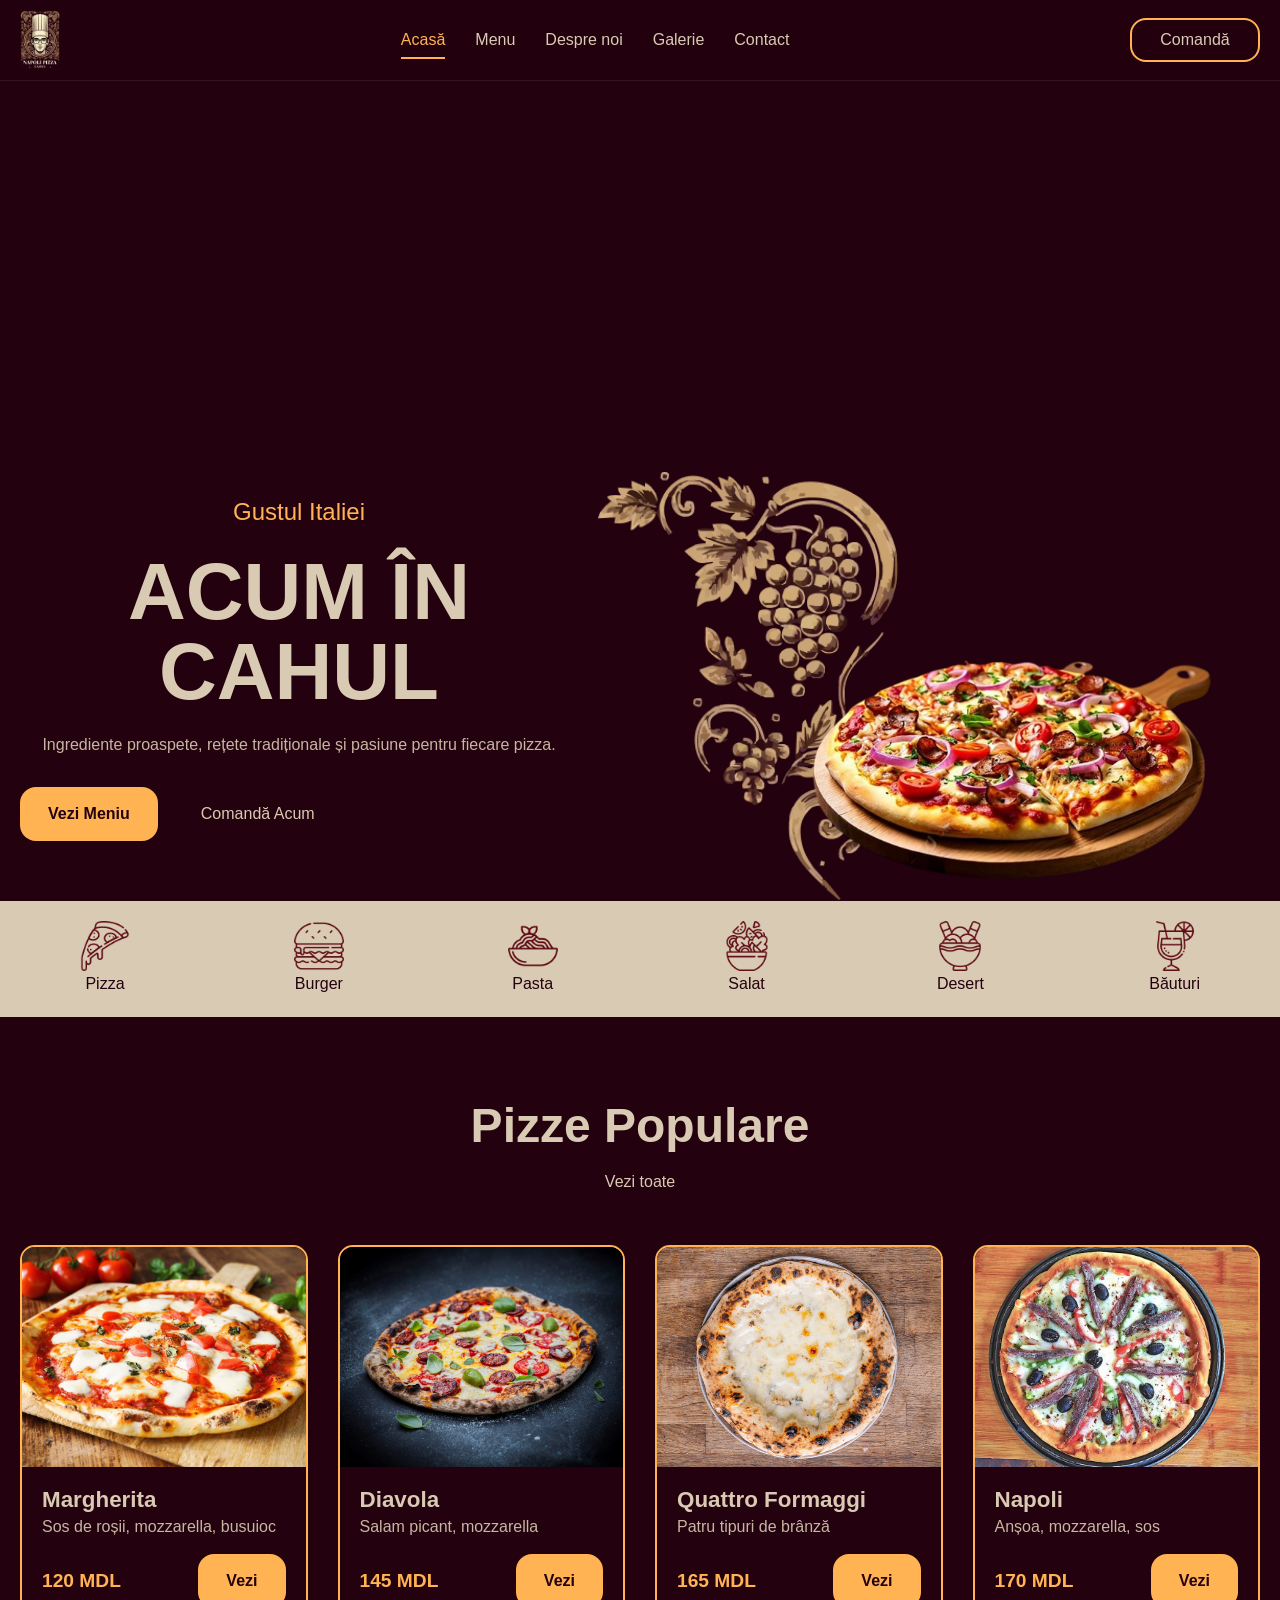
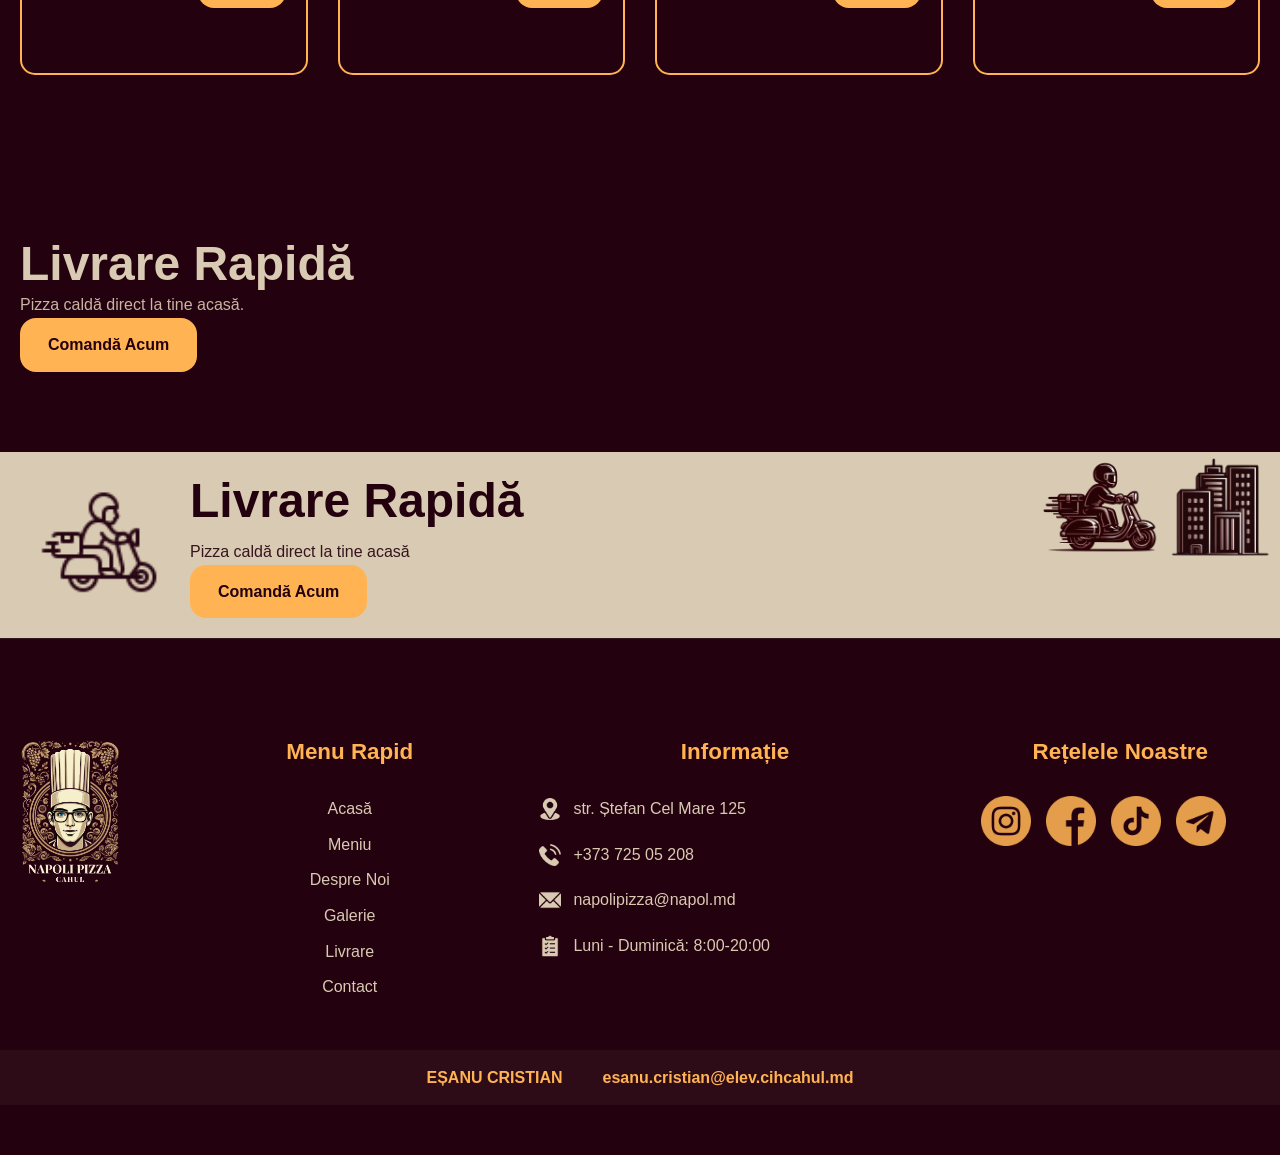
==== index.html @ aa2056ae "Initial commit: Clean crossplatform source code" ====
<!DOCTYPE html>
<html lang="ro">

<head>
    <meta charset="UTF-8">
    <meta name="viewport" content="width=device-width, initial-scale=1.0">

    <title>Napoli Pizza Cahul</title>

    <link rel="icon" href="assets/logo/logo.png">

    <link rel="stylesheet" href="css/main.css">
    <link rel="stylesheet" href="css/catalog.css">
    <link rel="stylesheet" href="css/responsive.css">
</head>

<body>
    <header class="header">

        <div class="container header-container">

            <a href="index.html" class="logo">
                <img src="assets/logo/logo.png" alt="Napoli Pizza">
            </a>

            <nav class="navbar">

                <a href="index.html" class="active">Acasă</a>
                <a href="pages/menu.html">Menu</a>
                <a href="pages/about.html">Despre noi</a>
                <a href="pages/gallery.html">Galerie</a>
                <a href="pages/contact.html">Contact</a>

            </nav>

            <a href="pages/contact.html" class="header-btn">
            Comandă
        </a>

        </div>

    </header>

    <section class="hero">

        <div class="container hero-container">

            <div class="hero-content">

                <span class="hero-subtitle">
                Gustul Italiei
            </span>

                <h1>
                    ACUM ÎN CAHUL
                </h1>

                <p>
                    Ingrediente proaspete, rețete tradiționale și pasiune pentru fiecare pizza.
                </p>

                <div class="hero-buttons">

                    <a href="pages/menu.html" class="btn btn-primary">

                    Vezi Meniu

                </a>

                    <a href="pages/contact.html" class="btn btn-outline">

                    Comandă Acum

                </a>

                </div>

            </div>

            <div class="hero-visual">

                <img src="./assets/Media/grapes.png" class="hero-grapes">

                <img src="assets/Media/pizza.png" class="hero-pizza" style="width:500px">

            </div>

        </div>

    </section>
    <section class="quick-menu">

        <div class="container">

            <a href="pages/catalog.html?id=pizza" class="quick-item">
                <img src="assets/Media/icons/pizza.png" alt="">
                <span>Pizza</span>
            </a>

            <a href="pages/catalog.html?id=burger" class="quick-item">
                <img src="assets/Media/icons/burger.png" alt="">
                <span>Burger</span>
            </a>

            <a href="pages/catalog.html?id=pasta" class="quick-item">
                <img src="assets/Media/icons/dish.png" alt="">
                <span>Pasta</span>
            </a>

            <a href="pages/catalog.html?id=salad" class="quick-item">
                <img src="assets/Media/icons/salad.png" alt="">
                <span>Salat</span>
            </a>

            <a href="pages/catalog.html?id=dessert" class="quick-item">
                <img src="assets/Media/icons/ice-cream.png" alt="">
                <span>Desert</span>
            </a>

            <a href="pages/catalog.html?id=drinks" class="quick-item">
                <img src="assets/Media/icons/poinsettia.png" alt="">
                <span>Băuturi</span>
            </a>

        </div>

    </section>
    <section class="popular-products">

        <div class="container">

            <div class="section-header">

                <h2>Pizze Populare</h2>

                <a href="pages/menu.html">
                Vezi toate
            </a>

            </div>

            <div id="featuredProducts" class="product-grid">

            </div>

        </div>

    </section>

    <section class="delivery">
        <div class="container">

            <h2>Livrare Rapidă</h2>

            <p>
                Pizza caldă direct la tine acasă.
            </p>

            <a href="pages/contact.html" class="btn btn-primary">
                Comandă Acum
            </a>

        </div>
    </section>
    <section class="delivery-banner">

        <div class="delivery-content">

            <div class="delivery-left">

                <img src="assets/Media/delivery-left.png" alt="">

                <div>

                    <h2>Livrare Rapidă</h2>

                    <p>Pizza caldă direct la tine acasă</p>

                    <a href="#" class="btn btn-primary">
                    Comandă Acum
                </a>

                </div>

            </div>

            <img src="assets/Media/delivery-right.png" class="delivery-scooter" alt="">

            <img src="assets/Media/city.png" class="delivery-city" alt="">

        </div>

    </section>
    <footer class="footer">

        <div class="container">

            <div class="footer-content">


                <div class="footer-logo">

                    <img src="assets/logo/logo.png" alt="Napoli Pizza">

                </div>

                <div class="footer-column">

                    <h3>Menu Rapid</h3>

                    <a href="../index.html">Acasă</a>
                    <a href="menu.html">Meniu</a>
                    <a href="about.html">Despre Noi</a>
                    <a href="gallery.html">Galerie</a>
                    <a href="contact.html">Livrare</a>
                    <a href="contact.html">Contact</a>

                </div>

                <div class="footer-column">

                    <h3>Informație</h3>

                    <div class="footer-info">

                        <img src="assets/Media/location.png" alt="">
                        <span>str. Ștefan Cel Mare 125</span>

                    </div>

                    <div class="footer-info">

                        <img src="assets/Media/phone.png" alt="">
                        <span>+373 725 05 208</span>

                    </div>

                    <div class="footer-info">

                        <img src="assets/Media/mail.png" alt="">
                        <span>napolipizza@napol.md</span>

                    </div>

                    <div class="footer-info">

                        <img src="assets/Media/time.png" alt="">
                        <span>Luni - Duminică: 8:00-20:00</span>

                    </div>

                </div>


                <div class="footer-column">

                    <h3>Rețelele Noastre</h3>

                    <div class="social-links">

                        <a href="#">
                            <img src="assets/Media/instagram.png" alt="Instagram">
                        </a>

                        <a href="#">
                            <img src="assets/Media/facebook.png" alt="Facebook">
                        </a>

                        <a href="#">
                            <img src="assets/Media/tiktok.png" alt="TikTok">
                        </a>

                        <a href="#">
                            <img src="assets/Media/telegram.png" alt="Telegram">
                        </a>

                    </div>

                </div>

            </div>

        </div>

        <div class="footer-bottom">

            <div class="container">

                <span>EȘANU CRISTIAN</span>

                <span>
                esanu.cristian@elev.cihcahul.md
            </span>

            </div>

        </div>

    </footer>
    <script src="js/data-loader.js"></script>
    <script src="js/main.js"></script>

</body>

</html>
---- css/main.css ----
:root {
    --color-dark: #24010E;
    --color-light: #D9CAB3;
    --color-accent: #FFB353;
    --color-secondary: #9C652D;
    --container-width: 1400px;
    --radius: 16px;
    --transition: 0.3s ease;
    --shadow: 0 10px 30px rgba(0, 0, 0, 0.2);
}

.quick-menu {
    background: var(--color-light);
    padding: 20px 0;
}

.quick-menu .container {
    display: flex;
    justify-content: space-between;
    gap: 0;
    padding-left: 60px;
    padding-right: 60px;
}

.quick-item {
    display: flex;
    flex-direction: column;
    align-items: center;
    color: var(--color-dark);
    transition: var(--transition);
}

.quick-item:hover {
    transform: translateY(-4px);
}

.quick-item img {
    width: 50px;
    height: 50px;
    object-fit: contain;
}

.hero {
    height: calc(100vh - 80px);
    display: flex;
    align-items: stretch;
    overflow: hidden;
}

.hero-container {
    display: grid;
    grid-template-columns: 45% 55%;
    width: 100%;
    height: 100%;
}

.hero-content {
    justify-self: start;
    align-self: flex-end;
    padding-bottom: 60px;
}

.hero-subtitle {
    display: block;
    color: var(--color-accent);
    font-size: 1.5rem;
    margin-bottom: 15px;
}

.hero h1 {
    font-size: 5rem;
    line-height: 1;
    margin-bottom: 20px;
}

.hero p {
    margin-bottom: 30px;
}

.hero-buttons {
    display: flex;
    gap: 15px;
    justify-content: flex-start;
}

.hero-visual {
    position: relative;
    min-height: 500px;
}

.hero-grapes {
    position: absolute;
    bottom: 0;
    left: 20px;
    width: 300px;
    z-index: 1;
}

.hero-pizza {
    position: absolute;
    right: 0;
    bottom: 0;
    width: 400px;
    z-index: 2;
}

.delivery-banner {
    background: var(--color-light);
    color: var(--color-dark);
    padding: 0;
    overflow: hidden;
}

.delivery-content {
    min-height: 100px;
    display: flex;
    justify-content: space-between;
    align-items: stretch;
}

.delivery-left {
    display: flex;
    align-items: center;
    flex: 1;
    gap: 30px;
    padding: 20px 40px;
}

.delivery-left>img {
    height: 130px;
    width: auto;
    object-fit: contain;
    flex-shrink: 0;
}

.delivery-left div {
    flex: 1;
}

.delivery-left h2 {
    margin-bottom: 10px;
}

.delivery-banner img {
    height: 120px;
    width: auto;
}

.delivery-city {
    height: 300px;
}

* {
    margin: 0;
    padding: 0;
    box-sizing: border-box;
}

img {
    display: block;
    max-width: 100%;
}

a {
    text-decoration: none;
    color: inherit;
}

button,
input,
textarea,
select {
    font: inherit;
    border: none;
    outline: none;
}

ul {
    list-style: none;
}

body {
    background: var(--color-dark);
    color: var(--color-light);
    font-family: "Segoe UI", Tahoma, Geneva, Verdana, sans-serif;
    line-height: 1.6;
}

.container {
    width: min( var(--container-width), calc(100% - 40px));
    margin-inline: auto;
}

h1,
h2,
h3,
h4 {
    line-height: 1.2;
}

h1 {
    font-size: clamp(2.5rem, 5vw, 4.5rem);
}

h2 {
    font-size: clamp(2rem, 4vw, 3rem);
}

h3 {
    font-size: 1.4rem;
}

p {
    opacity: 0.9;
}

section {
    padding: 80px 0;
}

section.hero {
    padding: 0;
}

.header-btn {
    width: 130px;
    height: 44px;
    display: flex;
    align-items: center;
    justify-content: center;
    border: 2px solid var(--color-accent);
    color: var(--color-light);
    transition: .3s ease;
    border-radius: var(--radius);
}

.header-btn:hover {
    background: var(--color-accent);
    color: var(--color-dark);
}

.section-header {
    text-align: center;
    margin-bottom: 50px;
}

.section-header h2 {
    margin-bottom: 15px;
}

.btn {
    display: inline-flex;
    align-items: center;
    justify-content: center;
    padding: 14px 28px;
    border-radius: var(--radius);
    cursor: pointer;
    transition: var(--transition);
}

.btn-primary {
    background: var(--color-accent);
    color: var(--color-dark);
    font-weight: 700;
}

.btn-primary:hover {
    transform: translateY(-3px);
    background: #ffc16a;
}

.btn-secondary {
    background: transparent;
    border: 2px solid var(--color-accent);
    color: var(--color-accent);
}

.btn-secondary:hover {
    background: var(--color-accent);
    color: var(--color-dark);
}

.header {
    position: sticky;
    top: 0;
    z-index: 1000;
    background: rgba(36, 1, 14, 0.95);
    backdrop-filter: blur(10px);
    border-bottom: 1px solid rgba(255, 255, 255, 0.08);
}

.header .container {
    display: flex;
    justify-content: space-between;
    align-items: center;
    min-height: 80px;
}

.logo img {
    height: 60px;
}

.navbar {
    display: flex;
    gap: 30px;
}

.navbar a {
    position: relative;
    transition: var(--transition);
}

.navbar a:hover,
.navbar a.active {
    color: var(--color-accent);
}

.navbar a.active::after {
    content: "";
    position: absolute;
    left: 0;
    bottom: -6px;
    width: 100%;
    height: 2px;
    background: var(--color-accent);
}

.section-subtitle {
    display: inline-block;
    color: var(--color-accent);
    letter-spacing: 3px;
    font-weight: 700;
}

.card {
    background: rgba(255, 255, 255, 0.03);
    border-radius: var(--radius);
    overflow: hidden;
    transition: var(--transition);
}

.card:hover {
    transform: translateY(-6px);
    box-shadow: var(--shadow);
}

.cta-section {
    text-align: center;
}

.cta-section h2 {
    margin-bottom: 20px;
}

.cta-section p {
    max-width: 700px;
    margin: 0 auto 30px;
}

.footer {
    background: var(--color-dark);
    border-top: 2px solid rgba(255, 255, 255, 0.08);
}

.footer-content {
    display: grid;
    grid-template-columns: 140px 1fr 1.4fr 1fr;
    gap: 50px;
    padding: 50px 0;
}

.footer-logo img {
    width: 100px;
}

.footer-column h3 {
    color: var(--color-accent);
    margin-bottom: 20px;
}

.footer-column {
    display: flex;
    flex-direction: column;
    gap: 10px;
}

.footer-column a:hover {
    color: var(--color-accent);
}

.footer-info {
    display: flex;
    align-items: center;
    gap: 12px;
    margin-bottom: 10px;
}

.footer-info img {
    width: 22px;
    height: 22px;
}

.social-links {
    display: flex;
    gap: 15px;
}

.social-links a {
    transition: var(--transition);
}

.social-links a:hover {
    transform: translateY(-4px);
}

.social-links img {
    width: 50px;
    height: 50px;
}

.footer-bottom {
    background: rgba(255, 255, 255, 0.04);
}

.footer-bottom .container {
    display: flex;
    justify-content: center;
    gap: 40px;
    padding: 15px 0;
    color: var(--color-accent);
    font-weight: 600;
}

.grid {
    display: grid;
    gap: 30px;
}

.grid-2 {
    grid-template-columns: repeat(2, 1fr);
}

.grid-3 {
    grid-template-columns: repeat(3, 1fr);
}

.grid-4 {
    grid-template-columns: repeat(4, 1fr);
}

.contact-section {
    padding: 100px 0;
}

.contact-grid {
    display: grid;
    grid-template-columns: 1fr 1fr 1.3fr;
    gap: 30px;
    align-items: stretch;
}

.contact-card {
    border: 2px solid var(--color-accent);
    border-radius: var(--radius);
    padding: 30px;
    background: rgba(255, 255, 255, 0.03);
}

.contact-card h2 {
    color: var(--color-accent);
    margin-bottom: 25px;
    font-size: 1.8rem;
}

.contact-item {
    margin-bottom: 25px;
}

.contact-item h4 {
    color: var(--color-light);
    margin-bottom: 5px;
}

.contact-item p {
    opacity: .9;
}

.contact-form {
    display: flex;
    flex-direction: column;
    gap: 15px;
}

.contact-form input,
.contact-form textarea {
    width: 100%;
    background: rgba(255, 255, 255, 0.08);
    color: white;
    border: 1px solid rgba(255, 255, 255, 0.15);
    padding: 14px;
    border-radius: 10px;
}

.contact-form textarea {
    resize: vertical;
    min-height: 160px;
}

.contact-form input::placeholder,
.contact-form textarea::placeholder {
    color: rgba(255, 255, 255, .6);
}

.map-wrapper {
    height: 100%;
    min-height: 420px;
}

.map-wrapper iframe {
    width: 100%;
    height: 100%;
    border: none;
    border-radius: 12px;
}

.contact-info .social-links {
    margin-top: 30px;
}

.about-section {
    padding: 80px 0;
}

.about-layout {
    display: grid;
    grid-template-columns: 1fr 1fr;
    gap: 40px;
    align-items: center;
    margin-top: 30px;
    margin-bottom: 50px;
}

.about-text h1 {
    margin-bottom: 20px;
    color: var(--color-light);
}

.about-text p {
    margin-bottom: 15px;
}

.about-text .btn {
    margin-top: 20px;
}

.about-image img {
    width: 100%;
    border: 2px solid var(--color-accent);
    border-radius: var(--radius);
    object-fit: cover;
}

.advantages-grid {
    display: grid;
    grid-template-columns: repeat(4, 1fr);
    gap: 25px;
}

.advantage-card {
    text-align: center;
    padding: 20px;
    border: 2px solid rgba(255, 179, 83, .4);
    border-radius: var(--radius);
    background: rgba(255, 255, 255, .03);
}

.advantage-card h3 {
    color: var(--color-accent);
    margin-bottom: 10px;
}

.catalog-categories {
    padding: 80px 0;
}

.category-grid {
    display: grid;
    grid-template-columns: repeat(3, 1fr);
    gap: 25px;
}

.category-card {
    position: relative;
    overflow: hidden;
    border: 2px solid var(--color-accent);
    border-radius: var(--radius);
    min-height: 260px;
    transition: var(--transition);
}

.category-card:hover {
    transform: translateY(-6px);
    box-shadow: var(--shadow);
}

.category-card img {
    width: 100%;
    height: 260px;
    object-fit: cover;
}

.category-content {
    position: absolute;
    left: 15px;
    bottom: 15px;
    background: rgba(36, 1, 14, 0.95);
    border: 1px solid var(--color-accent);
    border-radius: 8px;
    padding: 8px 18px;
}

.category-content h3 {
    margin: 0;
    color: var(--color-light);
    font-size: 1.8rem;
    font-family: Georgia, serif;
}

.category-content p {
    display: none;
}

.category-card::after {
    content: "";
    position: absolute;
    inset: 0;
    background: linear-gradient( to top, rgba(36, 1, 14, 0.8), transparent 50%);
}

.category-content {
    z-index: 2;
}

@keyframes fadeUp {
    from {
        opacity: 0;
        transform: translateY(40px);
    }
    to {
        opacity: 1;
        transform: translateY(0);
    }
}

.hero-content,
.section-header,
.product-card,
.category-card {
    animation: fadeUp 0.8s ease forwards;
}

@keyframes floatPizza {
    0% {
        transform: translateY(0);
    }
    50% {
        transform: translateY(-15px);
    }
    100% {
        transform: translateY(0);
    }
}

.hero-pizza {
    animation: floatPizza 5s ease-in-out infinite;
}

@keyframes swing {
    0% {
        transform: rotate(0deg);
    }
    25% {
        transform: rotate(2deg);
    }
    75% {
        transform: rotate(-2deg);
    }
    100% {
        transform: rotate(0deg);
    }
}

.hero-grapes {
    animation: swing 8s ease-in-out infinite;
}

@keyframes pulse {
    0% {
        box-shadow: 0 0 0 rgba(255, 179, 83, 0);
    }
    50% {
        box-shadow: 0 0 25px rgba(255, 179, 83, .5);
    }
    100% {
        box-shadow: 0 0 0 rgba(255, 179, 83, 0);
    }
}

.btn-primary {
    animation: pulse 3s infinite;
}

@keyframes scooterRide {
    0% {
        transform: translateX(0);
    }
    50% {
        transform: translateX(-15px);
    }
    100% {
        transform: translateX(0);
    }
}

.delivery-scooter {
    animation: scooterRide 4s ease-in-out infinite;
}
---- css/catalog.css ----
:root {
    --color-dark: #24010E;
    --color-light: #D9CAB3;
    --color-accent: #FFB353;
    --color-secondary: #9C652D;
    --container-width: 1400px;
    --radius: 16px;
    --transition: 0.3s ease;
    --shadow: 0 10px 30px rgba(0, 0, 0, 0.2);
}

* {
    margin: 0;
    padding: 0;
    box-sizing: border-box;
}

img {
    display: block;
    max-width: 100%;
}

a {
    text-decoration: none;
    color: inherit;
}

button,
input,
textarea,
select {
    font: inherit;
    border: none;
    outline: none;
}

ul {
    list-style: none;
}

body {
    background: var(--color-dark);
    color: var(--color-light);
    font-family: "Segoe UI", Tahoma, Geneva, Verdana, sans-serif;
    line-height: 1.6;
}

.container {
    width: min( var(--container-width), calc(100% - 40px));
    margin-inline: auto;
}

h1,
h2,
h3,
h4 {
    line-height: 1.2;
}

h1 {
    font-size: clamp(2.5rem, 5vw, 4.5rem);
}

h2 {
    font-size: clamp(2rem, 4vw, 3rem);
}

h3 {
    font-size: 1.4rem;
}

p {
    opacity: 0.9;
}

section {
    padding: 80px 0;
}

.section-header {
    text-align: center;
    margin-bottom: 50px;
}

.section-header h2 {
    margin-bottom: 15px;
}

.btn {
    display: inline-flex;
    align-items: center;
    justify-content: center;
    padding: 14px 28px;
    border-radius: var(--radius);
    cursor: pointer;
    transition: var(--transition);
}

.btn-primary {
    background: var(--color-accent);
    color: var(--color-dark);
    font-weight: 700;
}

.btn-primary:hover {
    transform: translateY(-3px);
    background: #ffc16a;
}

.btn-secondary {
    background: transparent;
    border: 2px solid var(--color-accent);
    color: var(--color-accent);
}

.btn-secondary:hover {
    background: var(--color-accent);
    color: var(--color-dark);
}

.header {
    position: sticky;
    top: 0;
    z-index: 1000;
    background: rgba(36, 1, 14, 0.95);
    backdrop-filter: blur(10px);
    border-bottom: 1px solid rgba(255, 255, 255, 0.08);
}

.header .container {
    display: flex;
    justify-content: space-between;
    align-items: center;
    min-height: 80px;
}

.logo img {
    height: 60px;
}

.navbar {
    display: flex;
    gap: 30px;
}

.navbar a {
    position: relative;
    transition: var(--transition);
}

.navbar a:hover,
.navbar a.active {
    color: var(--color-accent);
}

.navbar a.active::after {
    content: "";
    position: absolute;
    left: 0;
    bottom: -6px;
    width: 100%;
    height: 2px;
    background: var(--color-accent);
}

.hero,
.page-hero {
    text-align: center;
}

.hero {
    min-height: 85vh;
    display: flex;
    align-items: center;
}

.hero-content {
    max-width: 800px;
    margin-inline: auto;
}

.hero h1,
.page-hero h1 {
    margin: 20px 0;
}

.hero p,
.page-hero p {
    max-width: 700px;
    margin-inline: auto;
}

.section-subtitle {
    display: inline-block;
    color: var(--color-accent);
    letter-spacing: 3px;
    font-weight: 700;
}

.card {
    background: rgba(255, 255, 255, 0.03);
    border-radius: var(--radius);
    overflow: hidden;
    transition: var(--transition);
}

.card:hover {
    transform: translateY(-6px);
    box-shadow: var(--shadow);
}

.cta-section {
    text-align: center;
}

.cta-section h2 {
    margin-bottom: 20px;
}

.cta-section p {
    max-width: 700px;
    margin: 0 auto 30px;
}

.footer {
    padding: 50px 0;
    border-top: 1px solid rgba(255, 255, 255, 0.08);
}

.footer .container {
    text-align: center;
}

.grid {
    display: grid;
    gap: 30px;
}

.grid-2 {
    grid-template-columns: repeat(2, 1fr);
}

.grid-3 {
    grid-template-columns: repeat(3, 1fr);
}

.grid-4 {
    grid-template-columns: repeat(4, 1fr);
}

.product-grid {
    display: grid;
    grid-template-columns: repeat(4, 1fr);
    gap: 30px;
}

.product-card {
    background: #24010E;
    border: 2px solid #FFB353;
    border-radius: 15px;
    overflow: hidden;
    transition: .3s;
    min-height: 430px;
}

.product-info {
    padding: 20px;
}

.product-info h3 {
    font-size: 1.6rem;
}

.product-info p {
    min-height: 60px;
}

.catalog-page .container {
    max-width: 1400px;
}

.product-card:hover {
    transform: translateY(-8px);
}

.product-card img {
    width: 100%;
    height: 220px;
    object-fit: cover;
}

.product-content {
    padding: 20px;
}

.product-footer {
    display: flex;
    justify-content: space-between;
    align-items: center;
    margin-top: 15px;
}

.price {
    color: #FFB353;
    font-size: 1.2rem;
    font-weight: 700;
}
---- css/responsive.css ----
.product-section {
    padding: 60px 0;
}

.product-layout {
    display: grid;
    grid-template-columns: 1fr 1fr;
    gap: 60px;
    align-items: center;
}

.product-image {
    overflow: hidden;
    border-radius: var(--radius);
    background: rgba(255, 255, 255, 0.03);
}

.product-image img {
    width: 100%;
    height: 500px;
    object-fit: cover;
}

.product-category {
    display: inline-block;
    margin-bottom: 12px;
    color: var(--color-accent);
    text-transform: uppercase;
    font-size: 0.9rem;
    letter-spacing: 2px;
}

.product-info h1 {
    margin-bottom: 20px;
}

.product-description {
    margin-bottom: 30px;
    font-size: 1rem;
    opacity: 0.9;
}

.product-price {
    margin-bottom: 30px;
    color: var(--color-accent);
    font-size: 2rem;
    font-weight: 700;
}

.product-actions {
    display: flex;
    gap: 15px;
    flex-wrap: wrap;
}

.ingredients-section {
    padding-top: 20px;
}

.ingredients-section h2 {
    margin-bottom: 30px;
}

.ingredients-list {
    display: grid;
    grid-template-columns: repeat(auto-fit, minmax(220px, 1fr));
    gap: 15px;
}

.ingredients-list li {
    padding: 16px 20px;
    border-radius: var(--radius);
    background: rgba(255, 255, 255, 0.04);
    border-left: 4px solid var(--color-accent);
}

.nutrition-section h2 {
    margin-bottom: 30px;
}

.nutrition-grid {
    display: grid;
    grid-template-columns: repeat(auto-fit, minmax(220px, 1fr));
    gap: 25px;
}

.nutrition-card {
    padding: 30px;
    border-radius: var(--radius);
    text-align: center;
    background: rgba(255, 255, 255, 0.04);
}

.nutrition-card span {
    display: block;
    margin-bottom: 10px;
    opacity: 0.8;
}

.nutrition-card strong {
    color: var(--color-accent);
    font-size: 1.6rem;
}

.related-products h2 {
    margin-bottom: 40px;
}

.related-products .product-grid {
    display: grid;
    grid-template-columns: repeat(auto-fit, minmax(280px, 1fr));
    gap: 30px;
}

.product-badge {
    display: inline-block;
    padding: 8px 14px;
    border-radius: 999px;
    background: var(--color-secondary);
    color: var(--color-light);
    font-size: 0.85rem;
    margin-right: 10px;
}

.product-details {
    display: flex;
    flex-wrap: wrap;
    gap: 15px;
    margin-top: 20px;
}

.detail-item {
    padding: 12px 18px;
    border-radius: 12px;
    background: rgba(255, 255, 255, 0.04);
}

.detail-item span {
    display: block;
    font-size: 0.8rem;
    opacity: 0.7;
}

.detail-item strong {
    color: var(--color-accent);
}

.product-gallery {
    display: flex;
    gap: 12px;
    margin-top: 20px;
}

.product-gallery img {
    width: 90px;
    height: 90px;
    object-fit: cover;
    cursor: pointer;
    border-radius: 12px;
    transition: var(--transition);
}

.product-gallery img:hover {
    transform: scale(1.05);
    border: 2px solid var(--color-accent);
}

.product-not-found {
    text-align: center;
    padding: 120px 20px;
}

.product-not-found h2 {
    margin-bottom: 20px;
}

.product-not-found p {
    margin-bottom: 30px;
}

.product-loading {
    text-align: center;
    padding: 80px;
    color: var(--color-accent);
    font-size: 1.1rem;
}
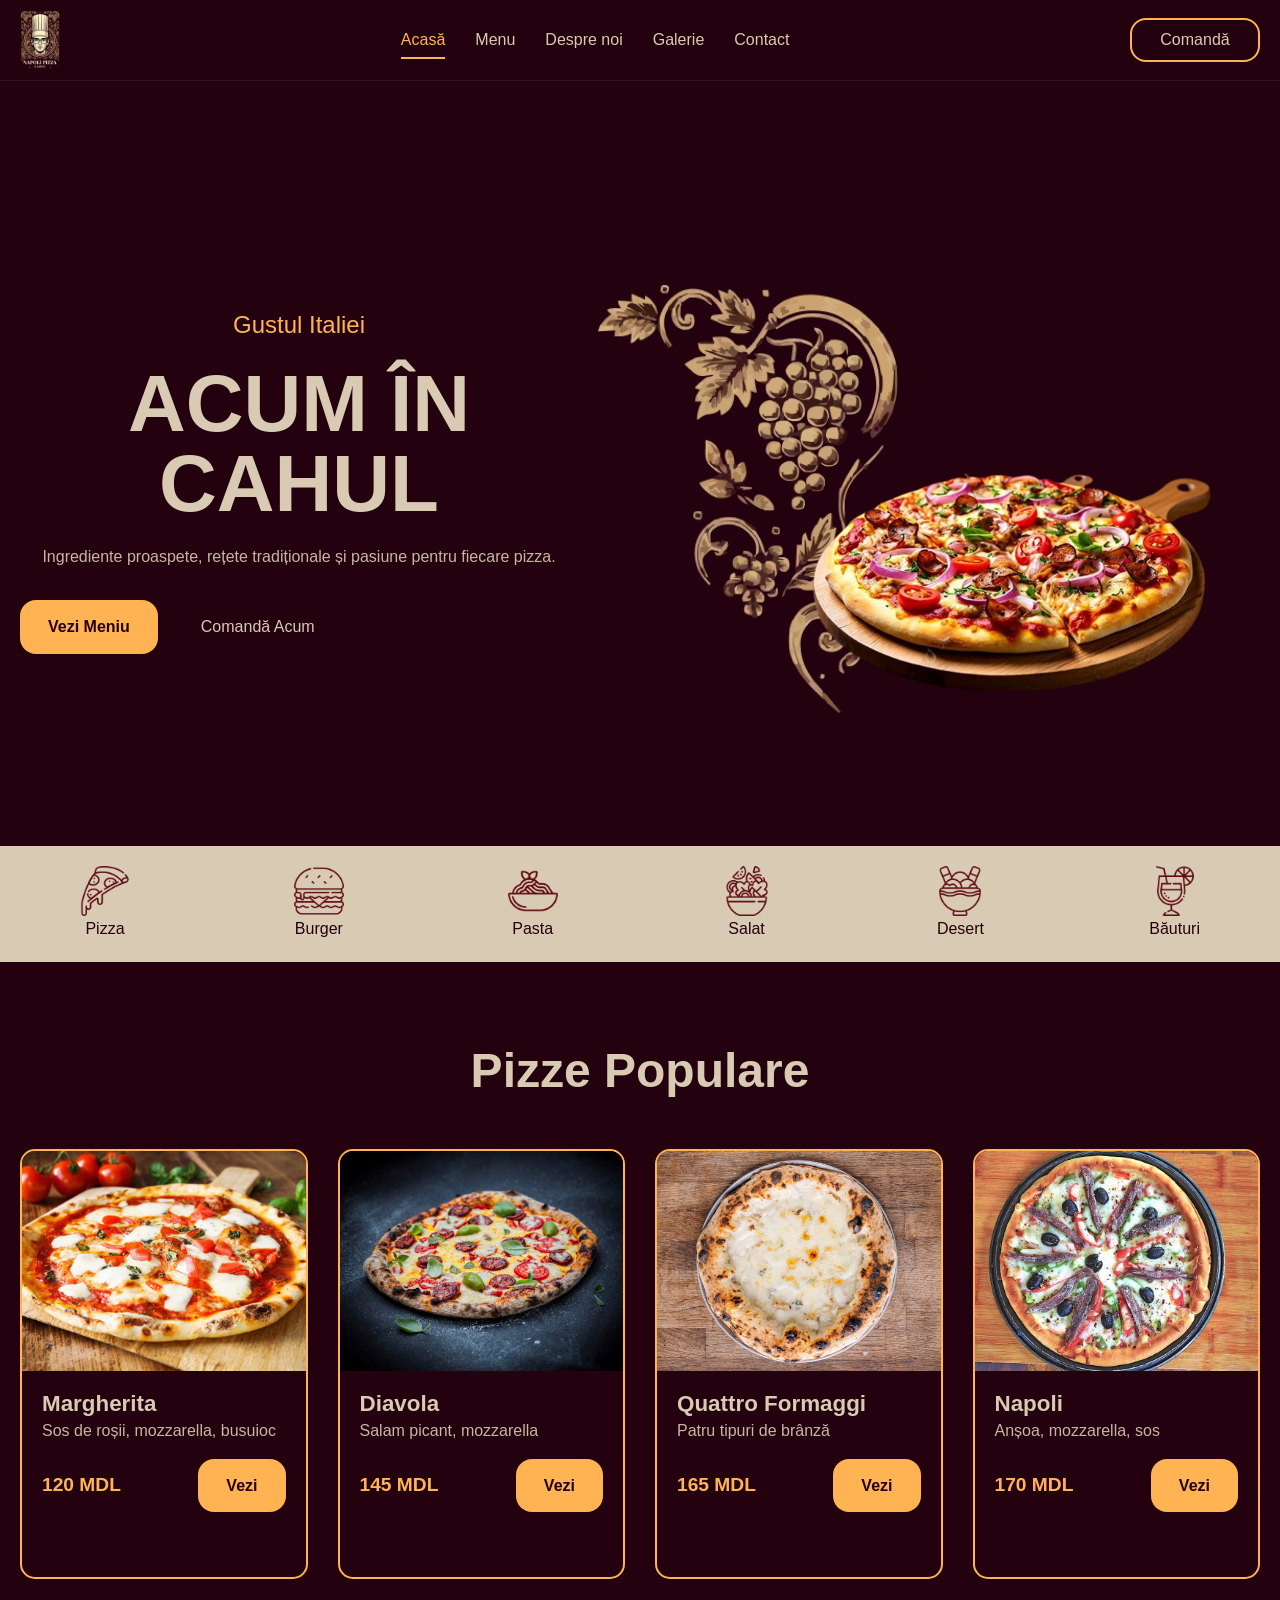
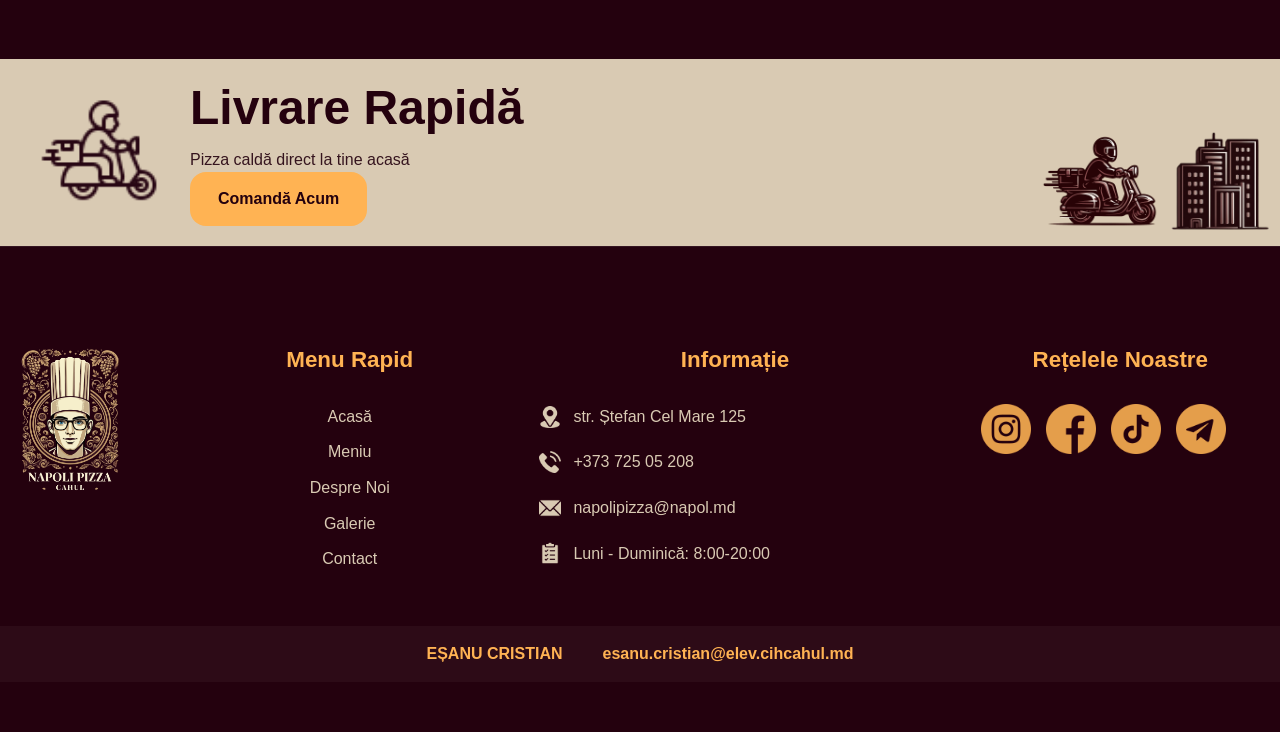
==== commit 1d31d706: "Fix asset paths for index.html" ====
--- a/index.html
+++ b/index.html
@@ -133,9 +133,6 @@
 
                 <h2>Pizze Populare</h2>
 
-                <a href="pages/menu.html">
-                Vezi toate
-            </a>
 
             </div>
 
@@ -147,21 +144,7 @@
 
     </section>
 
-    <section class="delivery">
-        <div class="container">
-
-            <h2>Livrare Rapidă</h2>
-
-            <p>
-                Pizza caldă direct la tine acasă.
-            </p>
-
-            <a href="pages/contact.html" class="btn btn-primary">
-                Comandă Acum
-            </a>
-
-        </div>
-    </section>
+
     <section class="delivery-banner">
 
         <div class="delivery-content">
@@ -208,12 +191,11 @@
 
                     <h3>Menu Rapid</h3>
 
-                    <a href="../index.html">Acasă</a>
-                    <a href="menu.html">Meniu</a>
-                    <a href="about.html">Despre Noi</a>
-                    <a href="gallery.html">Galerie</a>
-                    <a href="contact.html">Livrare</a>
-                    <a href="contact.html">Contact</a>
+                    <a href="index.html">Acasă</a>
+                    <a href="pages/menu.html">Meniu</a>
+                    <a href="pages/about.html">Despre Noi</a>
+                    <a href="pages/gallery.html">Galerie</a>
+                    <a href="pages/contact.html">Contact</a>
 
                 </div>
 
--- a/css/main.css
+++ b/css/main.css
@@ -41,9 +41,9 @@
 }
 
 .hero {
-    height: calc(100vh - 80px);
-    display: flex;
-    align-items: stretch;
+    min-height: 500px;
+    display: flex;
+    align-items: flex-end;
     overflow: hidden;
 }
 
@@ -51,7 +51,7 @@
     display: grid;
     grid-template-columns: 45% 55%;
     width: 100%;
-    height: 100%;
+    min-height: 500px;
 }
 
 .hero-content {
@@ -112,10 +112,10 @@
 }
 
 .delivery-content {
-    min-height: 100px;
+    min-height: 130px;
     display: flex;
     justify-content: space-between;
-    align-items: stretch;
+    align-items: flex-end;
 }
 
 .delivery-left {
@@ -147,7 +147,8 @@
 }
 
 .delivery-city {
-    height: 300px;
+    height: 130px;
+    align-self: flex-end;
 }
 
 * {
@@ -456,7 +457,7 @@
     display: grid;
     grid-template-columns: 1fr 1fr 1.3fr;
     gap: 30px;
-    align-items: stretch;
+    align-items: flex-end;
 }
 
 .contact-card {
@@ -512,13 +513,13 @@
 }
 
 .map-wrapper {
-    height: 100%;
+    min-height: 500px;
     min-height: 420px;
 }
 
 .map-wrapper iframe {
     width: 100%;
-    height: 100%;
+    min-height: 500px;
     border: none;
     border-radius: 12px;
 }
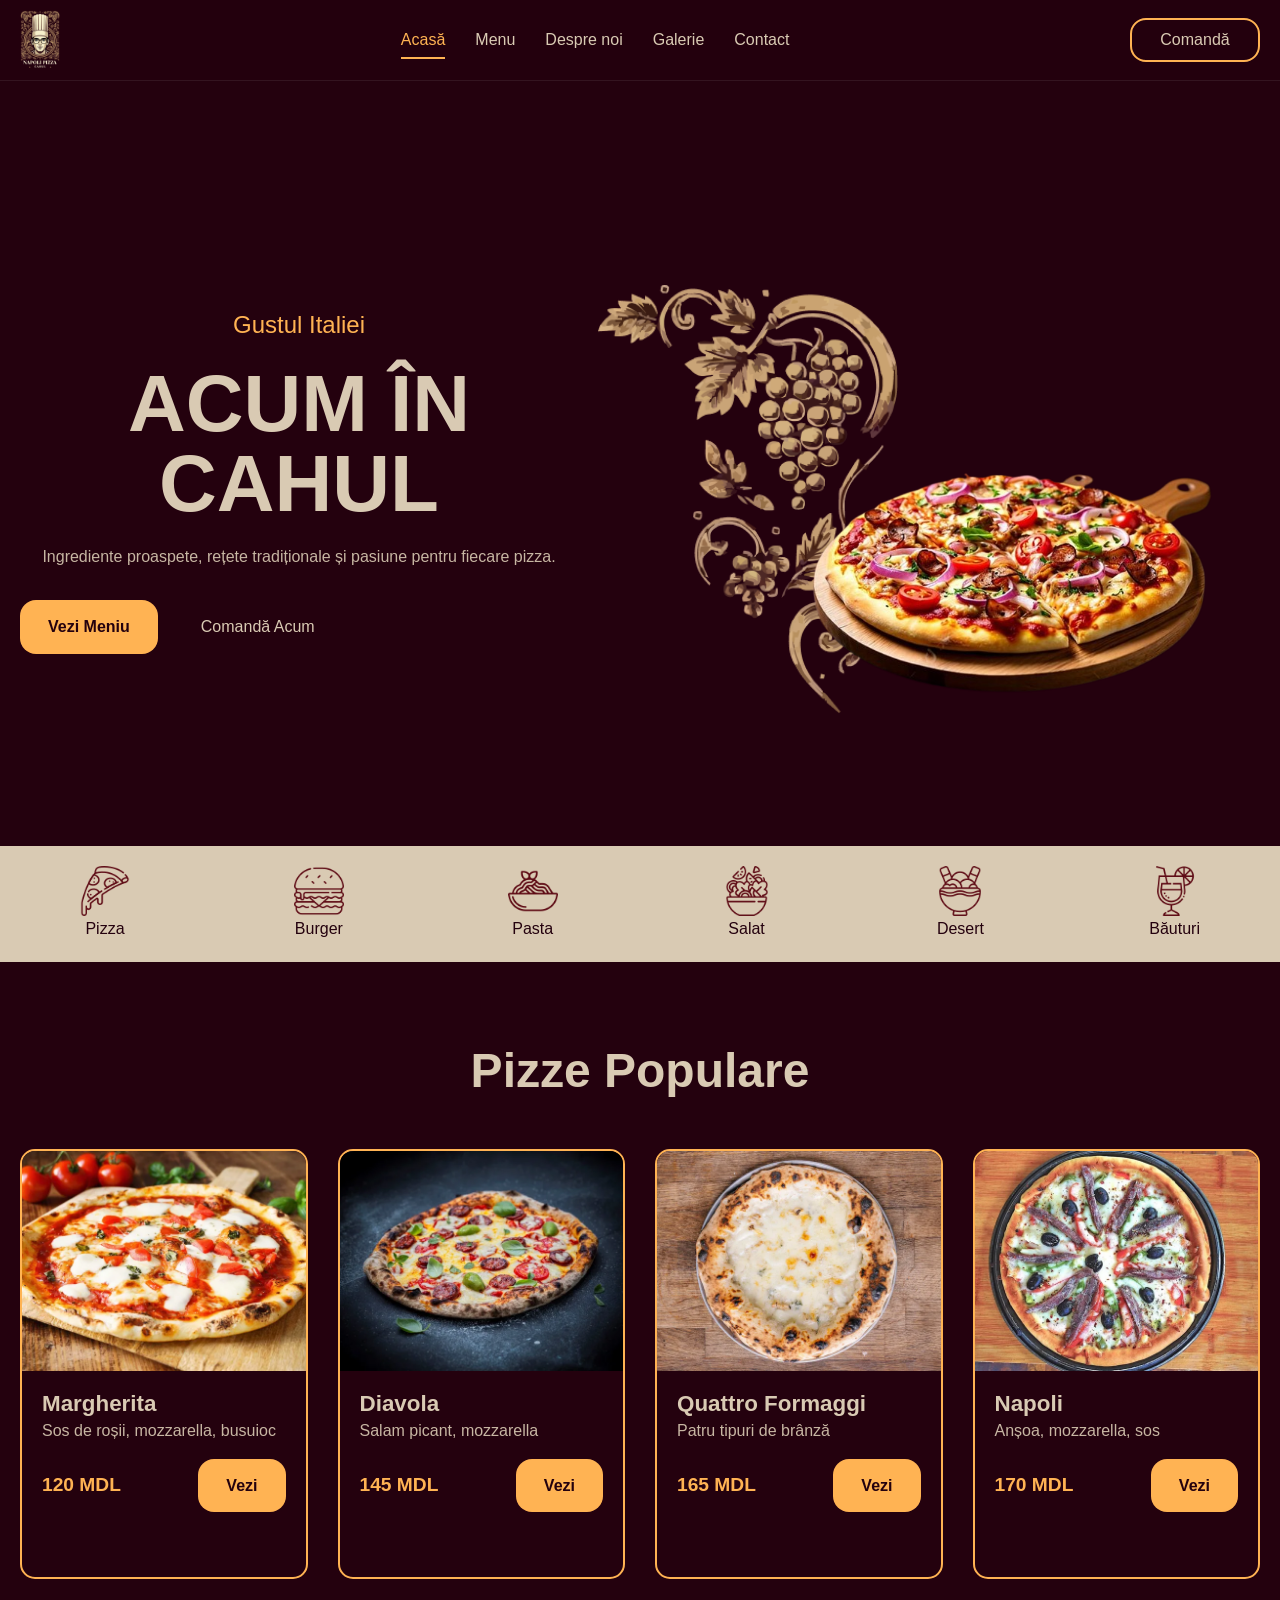
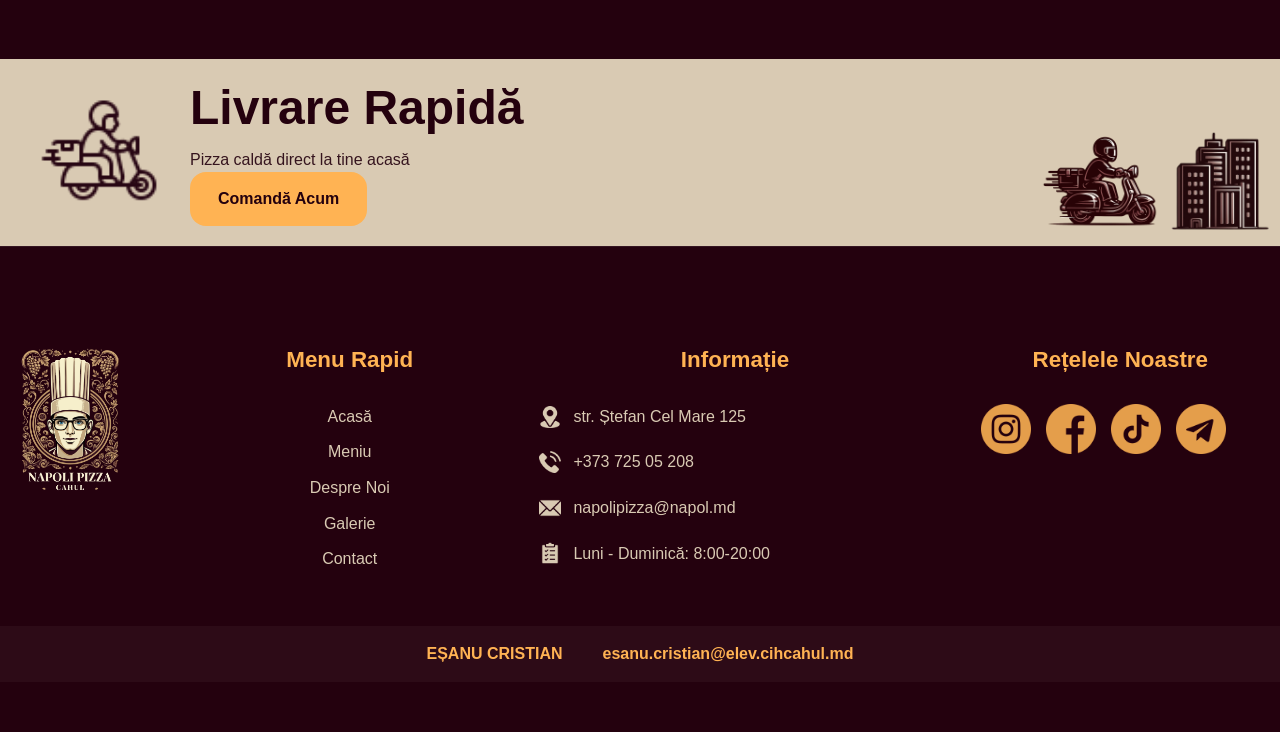
==== commit c7aa457d: "Fix asset paths for index.html" ====
--- a/index.html
+++ b/index.html
@@ -33,6 +33,7 @@
 
             </nav>
 
+            <button class="burger" id="burger" aria-label="Meniu"><span></span><span></span><span></span></button>
             <a href="pages/contact.html" class="header-btn">
             Comandă
         </a>
@@ -40,6 +41,14 @@
         </div>
 
     </header>
+    <div class="mobile-menu" id="mobileMenu">
+        <a href="index.html">Acasă</a>
+        <a href="pages/menu.html">Menu</a>
+        <a href="pages/about.html">Despre noi</a>
+        <a href="pages/gallery.html">Galerie</a>
+        <a href="pages/contact.html">Contact</a>
+        <a href="pages/contact.html" class="header-btn-mobile">Comandă</a>
+    </div>
 
     <section class="hero">
 
--- a/css/main.css
+++ b/css/main.css
@@ -725,4 +725,93 @@
 
 .delivery-scooter {
     animation: scooterRide 4s ease-in-out infinite;
-}+}
+/* ─── BURGER MENU ─── */
+.burger {
+    display: none;
+    flex-direction: column;
+    justify-content: center;
+    gap: 5px;
+    width: 40px;
+    height: 40px;
+    cursor: pointer;
+    background: transparent;
+    border: none;
+    padding: 4px;
+    z-index: 1100;
+}
+
+.burger span {
+    display: block;
+    width: 100%;
+    height: 2px;
+    background: var(--color-light);
+    border-radius: 2px;
+    transition: var(--transition);
+}
+
+.burger.active span:nth-child(1) {
+    transform: translateY(7px) rotate(45deg);
+}
+
+.burger.active span:nth-child(2) {
+    opacity: 0;
+}
+
+.burger.active span:nth-child(3) {
+    transform: translateY(-7px) rotate(-45deg);
+}
+
+.mobile-menu {
+    display: none;
+    position: fixed;
+    top: 80px;
+    left: 0;
+    right: 0;
+    z-index: 999;
+    background: rgba(36, 1, 14, 0.98);
+    backdrop-filter: blur(10px);
+    border-bottom: 1px solid rgba(255, 179, 83, 0.2);
+    padding: 20px 0;
+    flex-direction: column;
+    align-items: center;
+    gap: 0;
+}
+
+.mobile-menu.active {
+    display: flex;
+}
+
+.mobile-menu a {
+    width: 100%;
+    text-align: center;
+    padding: 16px 20px;
+    font-size: 1.1rem;
+    color: var(--color-light);
+    transition: var(--transition);
+    border-bottom: 1px solid rgba(255, 255, 255, 0.05);
+}
+
+.mobile-menu a:hover,
+.mobile-menu a.active {
+    color: var(--color-accent);
+    background: rgba(255, 179, 83, 0.05);
+}
+
+.mobile-menu .header-btn-mobile {
+    margin-top: 12px;
+    width: calc(100% - 40px);
+    height: 44px;
+    display: flex;
+    align-items: center;
+    justify-content: center;
+    border: 2px solid var(--color-accent);
+    color: var(--color-light);
+    border-radius: var(--radius);
+    transition: var(--transition);
+}
+
+.mobile-menu .header-btn-mobile:hover {
+    background: var(--color-accent);
+    color: var(--color-dark);
+}
--- a/css/responsive.css
+++ b/css/responsive.css
@@ -1,186 +1,232 @@
-.product-section {
-    padding: 60px 0;
+@media (max-width: 1024px) {
+    .navbar {
+        gap: 20px;
+    }
+    .hero-container {
+        grid-template-columns: 50% 50%;
+    }
+    .hero h1 {
+        font-size: 3.5rem;
+    }
+    .hero-pizza {
+        width: 340px !important;
+    }
+    .hero-grapes {
+        width: 220px;
+    }
+    .product-grid {
+        grid-template-columns: repeat(2, 1fr);
+    }
+    .category-grid {
+        grid-template-columns: repeat(2, 1fr);
+    }
+    .about-layout {
+        gap: 30px;
+    }
+    .advantages-grid {
+        grid-template-columns: repeat(2, 1fr);
+    }
+    .contact-grid {
+        grid-template-columns: 1fr 1fr;
+        grid-template-rows: auto auto;
+    }
+    .map-wrapper {
+        grid-column: 1 / -1;
+    }
+    .footer-content {
+        grid-template-columns: 120px 1fr 1fr;
+        gap: 30px;
+    }
+    .footer-logo {
+        grid-column: 1 / -1;
+    }
+    .related-grid {
+        grid-template-columns: repeat(2, 1fr);
+    }
 }
 
-.product-layout {
-    display: grid;
-    grid-template-columns: 1fr 1fr;
-    gap: 60px;
-    align-items: center;
+@media (max-width: 768px) {
+    .navbar {
+        display: none;
+    }
+    .header-btn {
+        display: none;
+    }
+    .header .container {
+        justify-content: space-between;
+    }
+    .hero {
+        min-height: auto;
+    }
+    .hero-container {
+        grid-template-columns: 1fr;
+        grid-template-rows: auto auto;
+        padding: 40px 0 0;
+    }
+    .hero-content {
+        text-align: center;
+        align-self: auto;
+        padding-bottom: 30px;
+    }
+    .hero h1 {
+        font-size: 2.8rem;
+    }
+    .hero-buttons {
+        justify-content: center;
+    }
+    .hero-visual {
+        position: relative;
+        min-height: 260px;
+        width: 100%;
+    }
+    .hero-pizza {
+        width: 260px !important;
+        right: 50%;
+        transform: translateX(50%);
+    }
+    .hero-grapes {
+        width: 160px;
+        left: 10px;
+    }
+    .quick-menu .container {
+        padding-left: 20px;
+        padding-right: 20px;
+        flex-wrap: wrap;
+        gap: 16px;
+        justify-content: center;
+    }
+    .quick-item span {
+        font-size: 0.85rem;
+    }
+    section {
+        padding: 50px 0;
+    }
+    .product-grid {
+        grid-template-columns: repeat(2, 1fr);
+        gap: 16px;
+    }
+    .category-grid {
+        grid-template-columns: 1fr;
+    }
+    .delivery-content {
+        flex-direction: column;
+        align-items: flex-start;
+    }
+    .delivery-left {
+        padding: 20px;
+        gap: 16px;
+    }
+    .delivery-left>img {
+        height: 80px;
+    }
+    .delivery-scooter,
+    .delivery-city {
+        display: none;
+    }
+    .about-layout {
+        grid-template-columns: 1fr;
+    }
+    .about-image {
+        order: -1;
+    }
+    .advantages-grid {
+        grid-template-columns: 1fr 1fr;
+        gap: 16px;
+    }
+    .contact-grid {
+        grid-template-columns: 1fr;
+    }
+    .map-wrapper {
+        grid-column: auto;
+        min-height: 300px;
+    }
+    .footer-content {
+        grid-template-columns: 1fr 1fr;
+        gap: 30px;
+    }
+    .footer-logo {
+        grid-column: 1 / -1;
+        text-align: center;
+    }
+    .footer-logo img {
+        margin: 0 auto;
+    }
+    .related-grid {
+        grid-template-columns: repeat(2, 1fr);
+        gap: 16px;
+    }
+    .product-layout {
+        flex-direction: column;
+    }
+    .product-gallery {
+        width: 100% !important;
+        flex: none !important;
+    }
+    .product-main-image {
+        width: 100% !important;
+        height: auto !important;
+        aspect-ratio: 1 / 1;
+    }
+    .product-header h1 {
+        font-size: 36px;
+    }
+    .product-price {
+        font-size: 30px !important;
+    }
 }
 
-.product-image {
-    overflow: hidden;
-    border-radius: var(--radius);
-    background: rgba(255, 255, 255, 0.03);
-}
-
-.product-image img {
-    width: 100%;
-    height: 500px;
-    object-fit: cover;
-}
-
-.product-category {
-    display: inline-block;
-    margin-bottom: 12px;
-    color: var(--color-accent);
-    text-transform: uppercase;
-    font-size: 0.9rem;
-    letter-spacing: 2px;
-}
-
-.product-info h1 {
-    margin-bottom: 20px;
-}
-
-.product-description {
-    margin-bottom: 30px;
-    font-size: 1rem;
-    opacity: 0.9;
-}
-
-.product-price {
-    margin-bottom: 30px;
-    color: var(--color-accent);
-    font-size: 2rem;
-    font-weight: 700;
-}
-
-.product-actions {
-    display: flex;
-    gap: 15px;
-    flex-wrap: wrap;
-}
-
-.ingredients-section {
-    padding-top: 20px;
-}
-
-.ingredients-section h2 {
-    margin-bottom: 30px;
-}
-
-.ingredients-list {
-    display: grid;
-    grid-template-columns: repeat(auto-fit, minmax(220px, 1fr));
-    gap: 15px;
-}
-
-.ingredients-list li {
-    padding: 16px 20px;
-    border-radius: var(--radius);
-    background: rgba(255, 255, 255, 0.04);
-    border-left: 4px solid var(--color-accent);
-}
-
-.nutrition-section h2 {
-    margin-bottom: 30px;
-}
-
-.nutrition-grid {
-    display: grid;
-    grid-template-columns: repeat(auto-fit, minmax(220px, 1fr));
-    gap: 25px;
-}
-
-.nutrition-card {
-    padding: 30px;
-    border-radius: var(--radius);
-    text-align: center;
-    background: rgba(255, 255, 255, 0.04);
-}
-
-.nutrition-card span {
-    display: block;
-    margin-bottom: 10px;
-    opacity: 0.8;
-}
-
-.nutrition-card strong {
-    color: var(--color-accent);
-    font-size: 1.6rem;
-}
-
-.related-products h2 {
-    margin-bottom: 40px;
-}
-
-.related-products .product-grid {
-    display: grid;
-    grid-template-columns: repeat(auto-fit, minmax(280px, 1fr));
-    gap: 30px;
-}
-
-.product-badge {
-    display: inline-block;
-    padding: 8px 14px;
-    border-radius: 999px;
-    background: var(--color-secondary);
-    color: var(--color-light);
-    font-size: 0.85rem;
-    margin-right: 10px;
-}
-
-.product-details {
-    display: flex;
-    flex-wrap: wrap;
-    gap: 15px;
-    margin-top: 20px;
-}
-
-.detail-item {
-    padding: 12px 18px;
-    border-radius: 12px;
-    background: rgba(255, 255, 255, 0.04);
-}
-
-.detail-item span {
-    display: block;
-    font-size: 0.8rem;
-    opacity: 0.7;
-}
-
-.detail-item strong {
-    color: var(--color-accent);
-}
-
-.product-gallery {
-    display: flex;
-    gap: 12px;
-    margin-top: 20px;
-}
-
-.product-gallery img {
-    width: 90px;
-    height: 90px;
-    object-fit: cover;
-    cursor: pointer;
-    border-radius: 12px;
-    transition: var(--transition);
-}
-
-.product-gallery img:hover {
-    transform: scale(1.05);
-    border: 2px solid var(--color-accent);
-}
-
-.product-not-found {
-    text-align: center;
-    padding: 120px 20px;
-}
-
-.product-not-found h2 {
-    margin-bottom: 20px;
-}
-
-.product-not-found p {
-    margin-bottom: 30px;
-}
-
-.product-loading {
-    text-align: center;
-    padding: 80px;
-    color: var(--color-accent);
-    font-size: 1.1rem;
-}+@media (max-width: 480px) {
+    .hero h1 {
+        font-size: 2.2rem;
+    }
+    .hero-pizza {
+        width: 200px !important;
+    }
+    .hero-grapes {
+        width: 120px;
+    }
+    .product-grid {
+        grid-template-columns: 1fr;
+    }
+    .related-grid {
+        grid-template-columns: 1fr;
+    }
+    .advantages-grid {
+        grid-template-columns: 1fr;
+    }
+    .footer-content {
+        grid-template-columns: 1fr;
+        text-align: center;
+    }
+    .footer-info {
+        justify-content: center;
+    }
+    .social-links {
+        justify-content: center;
+    }
+    .footer-bottom .container {
+        flex-direction: column;
+        gap: 8px;
+        text-align: center;
+    }
+    .hero-buttons {
+        flex-direction: column;
+        align-items: center;
+    }
+    .btn {
+        width: 100%;
+        max-width: 280px;
+    }
+    .contact-card {
+        padding: 20px;
+    }
+    .quick-item img {
+        width: 38px;
+        height: 38px;
+    }
+}
+@media (max-width: 768px) {
+    .burger {
+        display: flex;
+    }
+}
